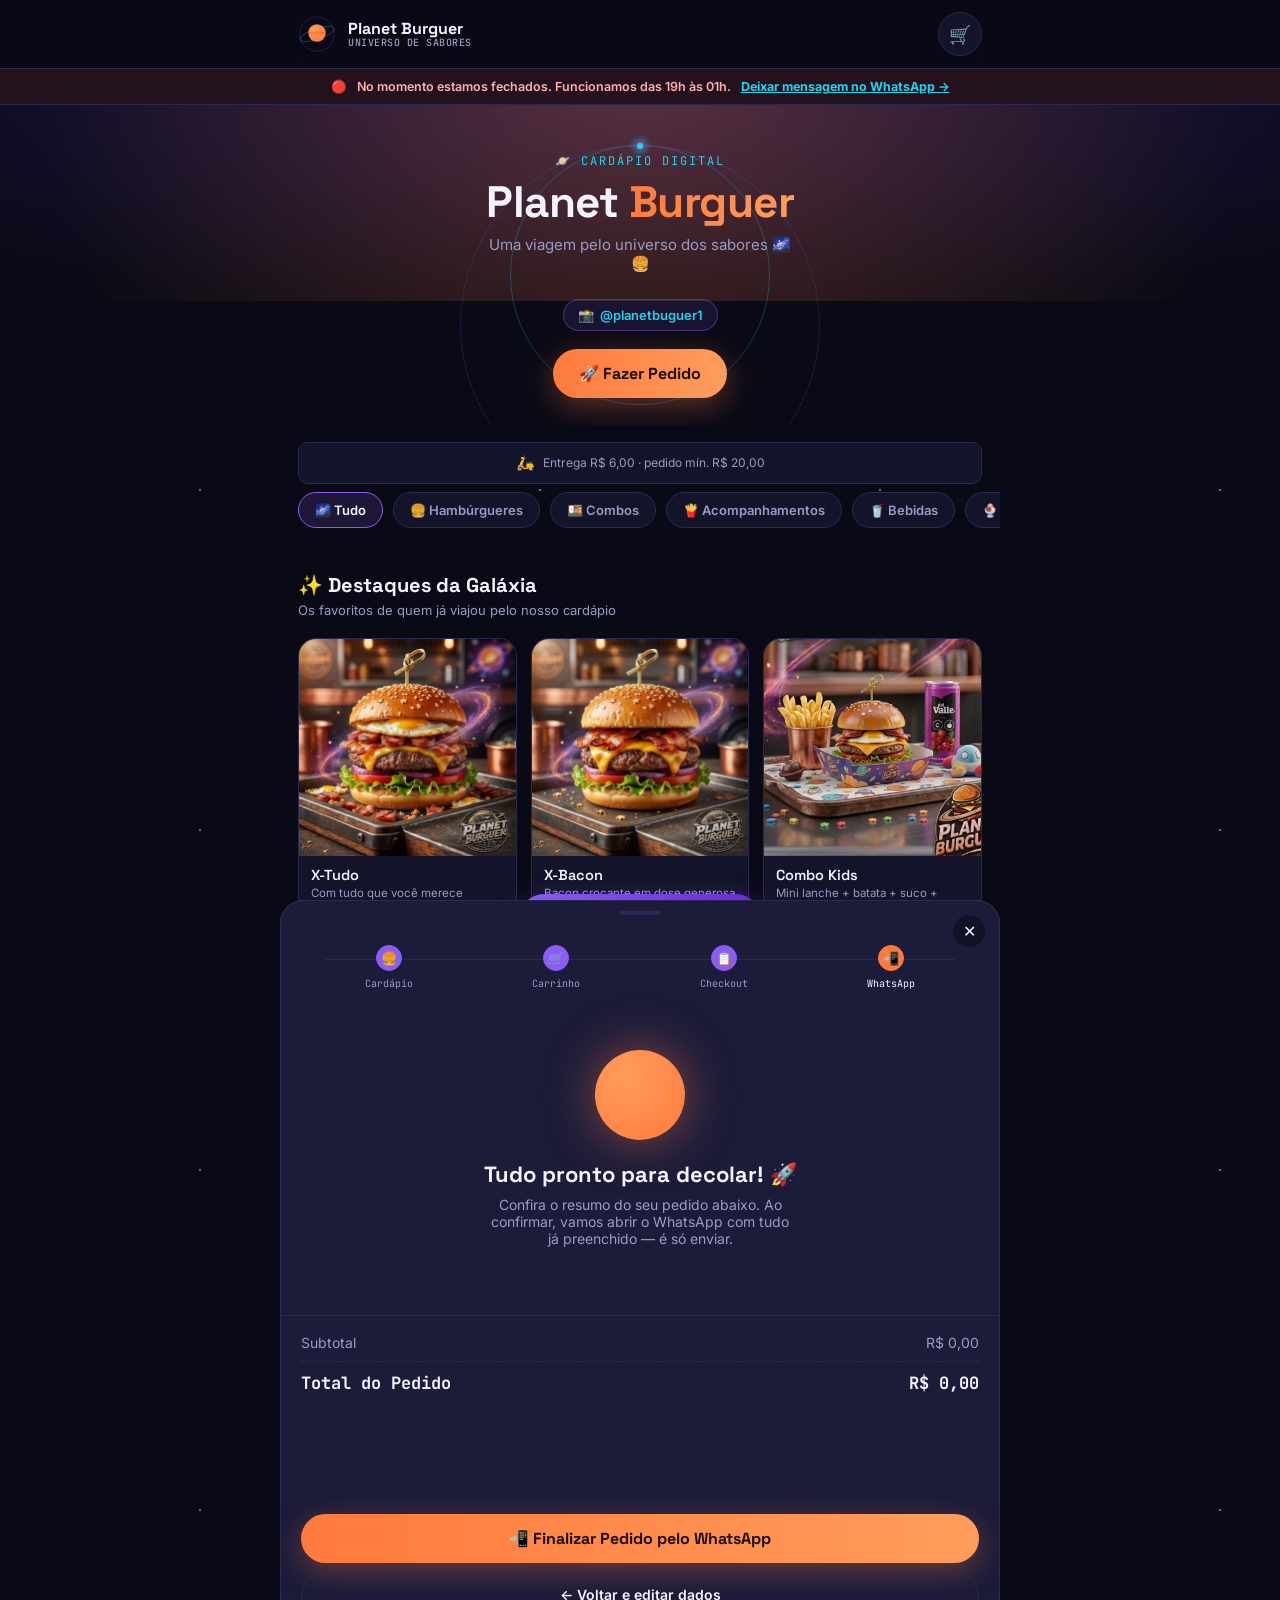
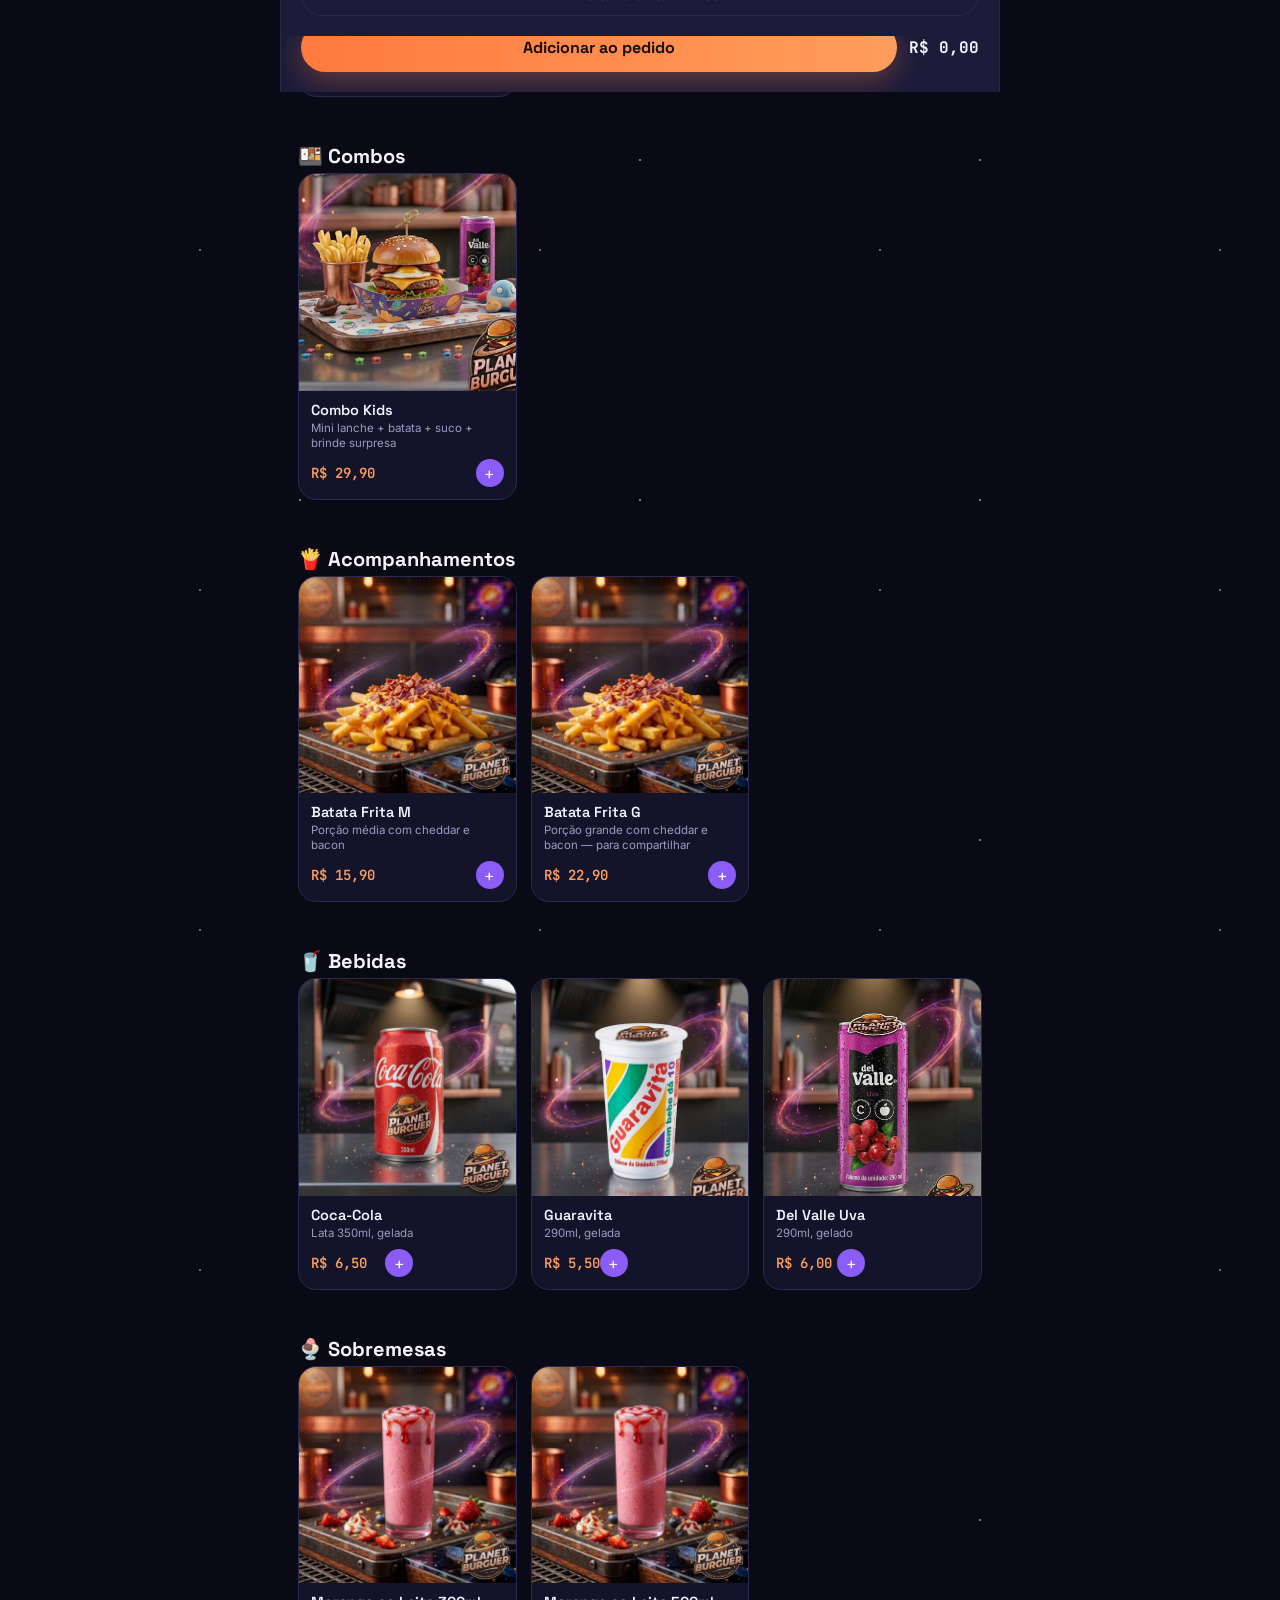
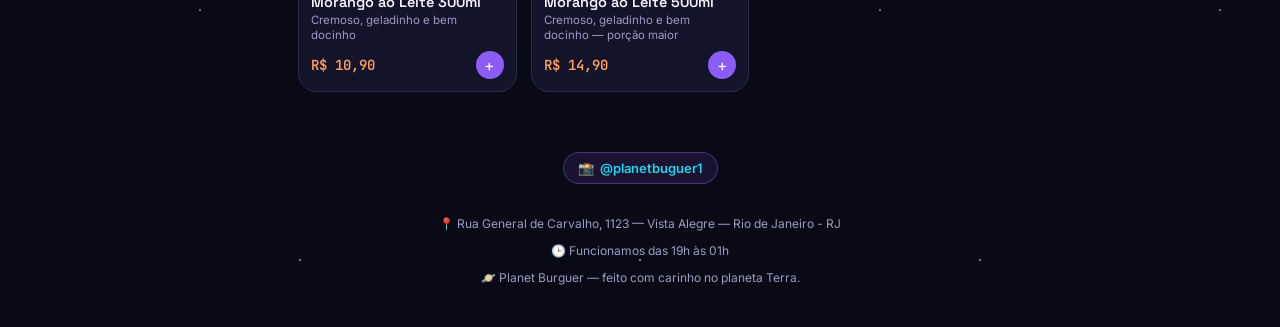
==== index.html @ c6cb0141 "Add files via upload" ====
<!DOCTYPE html>
<html lang="pt-BR">
<head>
<meta charset="UTF-8">
<meta name="viewport" content="width=device-width, initial-scale=1.0, viewport-fit=cover">
<title>Planet Burguer — Cardápio Digital</title>
<meta name="description" content="Uma viagem pelo universo dos sabores. Peça agora pelo cardápio digital Planet Burguer.">
<meta name="theme-color" content="#0A0A16">
<link rel="icon" href="images/logo.svg" type="image/svg+xml">
<link rel="stylesheet" href="css/style.css">
</head>
<body>

<div class="bg-blob b1" aria-hidden="true"></div>
<div class="bg-blob b2" aria-hidden="true"></div>
<div class="bg-blob b3" aria-hidden="true"></div>

<!-- ============ TOPO ============ -->
<header class="topbar">
  <div class="topbar-inner">
    <img src="images/logo.svg" alt="Planet Burguer" class="topbar-logo">
    <div class="topbar-title">Planet Burguer<span>UNIVERSO DE SABORES</span></div>
    <button class="cart-btn" id="openCartBtn" aria-label="Abrir carrinho">
      🛒
      <span class="cart-badge hidden" id="cartBadge">0</span>
    </button>
  </div>
</header>

<!-- ============ FAIXA DE STATUS (ABERTO/FECHADO) ============ -->
<div class="status-banner" id="statusBanner">
  <span class="status-icon" id="statusIcon">🟢</span>
  <span class="status-text" id="statusText">Estamos abertos agora!</span>
  <a class="status-wa-link hidden" id="statusWhatsappLink" href="#" target="_blank" rel="noopener">Deixar mensagem no WhatsApp →</a>
</div>

<!-- ============ TELA: CARDÁPIO (HOME) ============ -->
<main id="screenHome">
  <section class="hero">
    <div class="orbit-ring r2"></div>
    <div class="orbit-ring r1"></div>
    <p class="hero-eyebrow">🪐 Cardápio Digital</p>
    <h1>Planet <span class="accent">Burguer</span></h1>
    <p class="slogan" id="storeSlogan">Uma viagem pelo universo dos sabores 🌌🍔</p>
    <a class="instagram-pill" id="heroInstagram" href="#" target="_blank" rel="noopener">📸 <span id="heroInstagramHandle">@planetburguer</span></a>
    <br>
    <button class="btn-primary" id="heroOrderBtn">🚀 Fazer Pedido</button>
  </section>

  <div class="container">
    <section class="info-strip" id="infoStrip">
      <div class="info-chip info-chip-single"><span class="info-icon">🛵</span><span id="infoDelivery"></span></div>
    </section>

    <nav class="category-nav" id="categoryNav"></nav>

    <section class="section" id="featuredSection">
      <h2 class="section-title">✨ Destaques da Galáxia</h2>
      <p class="section-subtitle">Os favoritos de quem já viajou pelo nosso cardápio</p>
      <div class="featured-row" id="featuredRow"></div>
    </section>

    <div id="categoriesOutput"></div>
  </div>

  <footer class="site-footer">
    <a class="instagram-pill" id="footerInstagram" href="#" target="_blank" rel="noopener">📸 <span id="footerInstagramHandle">@planetburguer</span></a>
    <p id="footerAddress" style="margin-top:14px;"></p>
    <p id="footerHours"></p>
    <p>🪐 Planet Burguer — feito com carinho no planeta Terra.</p>
  </footer>
</main>

<!-- barra flutuante do carrinho -->
<div class="sticky-cart-bar">
  <div class="inner" id="stickyCartBar">
    <div class="count" id="stickyCount">0</div>
    <div class="label">Ver carrinho</div>
    <div class="total" id="stickyTotal">R$ 0,00</div>
  </div>
</div>

<!-- ============ OVERLAY (fundo escuro atrás dos painéis) ============ -->
<div class="overlay" id="overlay"></div>

<!-- ============ PAINEL: PRODUTO ============ -->
<div class="sheet" id="productSheet" role="dialog" aria-modal="true" aria-label="Detalhes do produto">
  <button class="sheet-close" id="closeProductSheet" aria-label="Fechar">✕</button>
  <div class="sheet-handle"></div>
  <div class="product-hero-img"><img id="productImg" src="" alt=""></div>
  <div class="sheet-body">
    <h2 id="productName">Nome</h2>
    <p class="subtitle" id="productSubtitle">Subtítulo</p>
    <p class="desc" id="productDesc">Descrição</p>
    <p class="ingredients"><b>Ingredientes:</b> <span id="productIngredients"></span></p>

    <span class="field-label">Quantidade</span>
    <div class="qty-control" id="productQtyControl">
      <button type="button" id="qtyMinus" aria-label="Diminuir quantidade">−</button>
      <span id="qtyValue">1</span>
      <button type="button" id="qtyPlus" aria-label="Aumentar quantidade">+</button>
    </div>

    <div id="removablesBlock">
      <span class="field-label">Retirar ingredientes (sem custo)</span>
      <div id="removablesList"></div>
    </div>

    <div id="addonsBlock">
      <span class="field-label">Adicionais</span>
      <div id="addonsList"></div>
    </div>

    <div id="comboBlock" class="hidden">
      <span class="field-label">Quer virar combo?</span>
      <div class="addon-row">
        <div class="addon-name">
          <span id="comboAddonNome">Batata frita M + refrigerante lata</span>
          <span class="addon-price" id="comboAddonPreco">+ R$ 15,90</span>
        </div>
        <button type="button" class="toggle" id="comboToggle" aria-label="Virar combo"></button>
      </div>
    </div>

    <span class="field-label">Observações</span>
    <textarea class="obs" id="productObs" placeholder="Ex: ponto da carne, sem cebola, etc."></textarea>
  </div>
  <div class="sheet-footer">
    <button class="btn-primary" id="addToCartBtn">Adicionar ao pedido</button>
    <span class="sheet-total" id="productTotal">R$ 0,00</span>
  </div>
</div>

<!-- ============ PAINEL: CARRINHO ============ -->
<div class="sheet" id="cartSheet" role="dialog" aria-modal="true" aria-label="Carrinho">
  <button class="sheet-close" id="closeCartSheet" aria-label="Fechar">✕</button>
  <div class="sheet-handle"></div>
  <div class="sheet-body" style="padding-top:6px;">
    <h2>🛒 Seu Pedido</h2>
  </div>
  <div id="cartItemsWrap">
    <div class="cart-items" id="cartItems"></div>
    <div class="empty-state hidden" id="cartEmptyState">
      <div class="icon">🪐</div>
      <p>Seu carrinho ainda está vazio.<br>Explore o cardápio e escolha seu lanche favorito!</p>
    </div>
  </div>
  <div class="cart-summary" id="cartSummary">
    <div class="summary-row"><span>Subtotal</span><span id="cartSubtotal">R$ 0,00</span></div>
    <div class="summary-row total"><span>Total</span><span id="cartTotal">R$ 0,00</span></div>
  </div>
  <p class="min-order-note hidden" id="minOrderNote"></p>
  <div class="sheet-footer">
    <button class="btn-primary" id="goToCheckoutBtn" style="width:100%;">Continuar para o Checkout →</button>
  </div>
</div>

<!-- ============ PAINEL: CHECKOUT ============ -->
<div class="sheet" id="checkoutSheet" role="dialog" aria-modal="true" aria-label="Finalizar pedido">
  <button class="sheet-close" id="closeCheckoutSheet" aria-label="Fechar">✕</button>
  <div class="sheet-handle"></div>

  <div class="orbit-stepper">
    <div class="orbit-step done"><div class="dot">🍔</div><div class="label">Cardápio</div></div>
    <div class="orbit-step done"><div class="dot">🛒</div><div class="label">Carrinho</div></div>
    <div class="orbit-step active"><div class="dot">📋</div><div class="label">Checkout</div></div>
    <div class="orbit-step"><div class="dot">📲</div><div class="label">WhatsApp</div></div>
  </div>

  <div class="sheet-body" style="padding-top:6px;">
    <h2>Finalizar Pedido</h2>

    <span class="field-label">Seu nome</span>
    <input type="text" class="text-input" id="customerName" placeholder="Digite seu nome">

    <span class="field-label">Tipo de pedido</span>
    <div class="radio-group" id="orderTypeGroup">
      <button type="button" class="radio-chip selected" data-value="retirada">🏠 Retirada</button>
      <button type="button" class="radio-chip" data-value="entrega">🛵 Entrega</button>
    </div>

    <div class="address-fields" id="addressFields">
      <input type="text" class="text-input" id="addrRua" placeholder="Endereço (rua)">
      <input type="text" class="text-input" id="addrNumero" placeholder="Número">
      <input type="text" class="text-input" id="addrComplemento" placeholder="Complemento (opcional)">
      <input type="text" class="text-input" id="addrBairro" placeholder="Bairro">
      <input type="text" class="text-input" id="addrReferencia" placeholder="Ponto de referência (opcional)">
    </div>

    <span class="field-label">Forma de pagamento</span>
    <select class="text-input" id="paymentMethod"></select>

    <span class="field-label">Observação do pedido</span>
    <textarea class="obs" id="orderObs" placeholder="Alguma observação geral sobre o pedido?"></textarea>

    <div class="cart-summary" id="checkoutSummary" style="padding:14px 0 0; margin-top:16px;">
      <div class="summary-row"><span>Subtotal</span><span id="checkoutSubtotal">R$ 0,00</span></div>
      <div class="summary-row hidden" id="checkoutDeliveryRow"><span>Taxa de entrega</span><span id="checkoutDeliveryFee">R$ 0,00</span></div>
      <div class="summary-row total"><span>Total</span><span id="checkoutTotal">R$ 0,00</span></div>
    </div>
  </div>

  <div class="sheet-footer">
    <button class="btn-primary" id="reviewOrderBtn" style="width:100%;">Revisar e Confirmar →</button>
  </div>
</div>

<!-- ============ PAINEL: CONFIRMAÇÃO ============ -->
<div class="sheet" id="confirmSheet" role="dialog" aria-modal="true" aria-label="Confirmar pedido">
  <button class="sheet-close" id="closeConfirmSheet" aria-label="Fechar">✕</button>
  <div class="sheet-handle"></div>

  <div class="orbit-stepper">
    <div class="orbit-step done"><div class="dot">🍔</div><div class="label">Cardápio</div></div>
    <div class="orbit-step done"><div class="dot">🛒</div><div class="label">Carrinho</div></div>
    <div class="orbit-step done"><div class="dot">📋</div><div class="label">Checkout</div></div>
    <div class="orbit-step active"><div class="dot">📲</div><div class="label">WhatsApp</div></div>
  </div>

  <div class="confirm-wrap">
    <div class="planet-anim"></div>
    <h2>Tudo pronto para decolar! 🚀</h2>
    <p>Confira o resumo do seu pedido abaixo. Ao confirmar, vamos abrir o WhatsApp com tudo já preenchido — é só enviar.</p>
  </div>

  <div class="cart-items" id="confirmItems" style="padding-top:0;"></div>

  <div class="cart-summary" id="confirmSummary">
    <div class="summary-row"><span>Subtotal</span><span id="confirmSubtotal">R$ 0,00</span></div>
    <div class="summary-row hidden" id="confirmDeliveryRow"><span>Taxa de entrega</span><span id="confirmDeliveryFee">R$ 0,00</span></div>
    <div class="summary-row total"><span>Total do Pedido</span><span id="confirmTotal">R$ 0,00</span></div>
  </div>

  <div class="sheet-footer" style="flex-direction:column; align-items:stretch; gap:10px;">
    <button class="btn-primary" id="sendWhatsappBtn" style="width:100%; justify-content:center;">📲 Finalizar Pedido pelo WhatsApp</button>
    <button class="btn-secondary" id="backToCheckoutBtn" style="width:100%;">← Voltar e editar dados</button>
  </div>
</div>

<div class="toast" id="toast"></div>

<script src="js/config.js"></script>
<script src="js/app.js"></script>
</body>
</html>
---- css/style.css ----
/* ============================================================
   PLANET BURGUER — DESIGN SYSTEM
   Paleta:
     --void        #0A0A16  fundo profundo do espaço
     --panel       #131329  painéis / cards
     --panel-2     #1B1B3A  painéis elevados (modais)
     --line        #2A2A50  bordas sutis
     --text        #F5F3FF  texto principal
     --muted       #9C9BC4  texto secundário
     --nebula      #8B5CF6  roxo (categorias, detalhes)
     --cyan        #22D3EE  ciano (links, foco, anéis de órbita)
     --solar       #FF7A3D  laranja "sol" (ação principal / CTA)
     --solar-2     #FF9D5C  laranja claro
   Tipografia:
     Display: "Space Grotesk"  (títulos, nomes dos planetas)
     Corpo:   "Inter"          (textos, descrições)
     Mono:    "JetBrains Mono" (preços, quantidades, "painel de bordo")
   ============================================================ */

@import url('https://fonts.googleapis.com/css2?family=Space+Grotesk:wght@500;600;700&family=Inter:wght@400;500;600&family=JetBrains+Mono:wght@500;600&display=swap');

:root {
  --void: #0A0A16;
  --panel: #131329;
  --panel-2: #1B1B3A;
  --line: #2A2A50;
  --text: #F5F3FF;
  --muted: #9C9BC4;
  --nebula: #8B5CF6;
  --cyan: #22D3EE;
  --solar: #FF7A3D;
  --solar-2: #FF9D5C;

  --radius: 18px;
  --radius-sm: 10px;
  --shadow-glow: 0 0 40px rgba(139, 92, 246, 0.18);
  --font-display: 'Space Grotesk', sans-serif;
  --font-body: 'Inter', sans-serif;
  --font-mono: 'JetBrains Mono', monospace;
}

* { box-sizing: border-box; }

html, body {
  margin: 0;
  padding: 0;
  background: var(--void);
  color: var(--text);
  font-family: var(--font-body);
  -webkit-font-smoothing: antialiased;
  scroll-behavior: smooth;
}

body {
  background-image:
    radial-gradient(1px 1px at 20px 30px, rgba(255,255,255,0.5) 50%, transparent 50%),
    radial-gradient(1px 1px at 120px 90px, rgba(255,255,255,0.35) 50%, transparent 50%),
    radial-gradient(1.5px 1.5px at 200px 150px, rgba(255,255,255,0.4) 50%, transparent 50%),
    radial-gradient(1px 1px at 60px 200px, rgba(255,255,255,0.3) 50%, transparent 50%),
    radial-gradient(1.5px 1.5px at 300px 60px, rgba(255,255,255,0.45) 50%, transparent 50%);
  background-repeat: repeat;
  background-size: 340px 340px;
  position: relative;
}

/* camada extra de estrelas cintilantes, por trás de todo o conteúdo */
body::before {
  content: "";
  position: fixed;
  inset: 0;
  z-index: -1;
  pointer-events: none;
  background-image:
    radial-gradient(1.5px 1.5px at 50px 80px, rgba(255,255,255,0.9) 50%, transparent 50%),
    radial-gradient(1px 1px at 180px 40px, rgba(255,255,255,0.7) 50%, transparent 50%),
    radial-gradient(2px 2px at 260px 220px, rgba(255,255,255,0.8) 50%, transparent 50%),
    radial-gradient(1px 1px at 320px 140px, rgba(255,255,255,0.6) 50%, transparent 50%),
    radial-gradient(1.5px 1.5px at 90px 260px, rgba(255,255,255,0.7) 50%, transparent 50%);
  background-repeat: repeat;
  background-size: 380px 380px;
  animation: twinkle 4.5s ease-in-out infinite;
}
@keyframes twinkle {
  0%, 100% { opacity: 0.25; }
  50% { opacity: 0.9; }
}

/* manchas de nebulosa flutuando atrás do conteúdo */
.bg-blob {
  position: fixed;
  border-radius: 50%;
  filter: blur(70px);
  opacity: 0.22;
  pointer-events: none;
  z-index: -1;
}
.bg-blob.b1 { width: 280px; height: 280px; background: var(--nebula); top: 8%; left: -100px; animation: driftA 22s ease-in-out infinite; }
.bg-blob.b2 { width: 240px; height: 240px; background: var(--cyan); top: 55%; right: -90px; animation: driftB 26s ease-in-out infinite; }
.bg-blob.b3 { width: 220px; height: 220px; background: var(--solar); bottom: 4%; left: 10%; opacity: 0.14; animation: driftA 30s ease-in-out infinite reverse; }
@keyframes driftA {
  0%, 100% { transform: translate(0, 0); }
  50% { transform: translate(40px, 30px); }
}
@keyframes driftB {
  0%, 100% { transform: translate(0, 0); }
  50% { transform: translate(-30px, -40px); }
}

img { max-width: 100%; display: block; }
button { font-family: inherit; cursor: pointer; }
a { color: inherit; }

::selection { background: var(--nebula); color: white; }

/* Focus visibility (accessibility) */
:focus-visible {
  outline: 2px solid var(--cyan);
  outline-offset: 2px;
}

@media (prefers-reduced-motion: reduce) {
  *, *::before, *::after {
    animation-duration: 0.001ms !important;
    animation-iteration-count: 1 !important;
    transition-duration: 0.001ms !important;
    scroll-behavior: auto !important;
  }
}

.container {
  max-width: 480px;
  margin: 0 auto;
  padding: 0 18px;
  position: relative;
}

@media (min-width: 900px) {
  .container { max-width: 720px; }
}

/* ---------------- TOP BAR ---------------- */
.topbar {
  position: sticky;
  top: 0;
  z-index: 40;
  background: rgba(10, 10, 22, 0.85);
  backdrop-filter: blur(10px);
  border-bottom: 1px solid var(--line);
}

.topbar-inner {
  display: flex;
  align-items: center;
  gap: 12px;
  padding: 12px 18px;
  max-width: 480px;
  margin: 0 auto;
}

@media (min-width: 900px) { .topbar-inner { max-width: 720px; } }

.topbar-logo { width: 38px; height: 38px; flex-shrink: 0; }

.topbar-title {
  font-family: var(--font-display);
  font-weight: 700;
  font-size: 16px;
  line-height: 1.1;
}

.topbar-title span {
  display: block;
  font-family: var(--font-mono);
  font-size: 10px;
  color: var(--muted);
  font-weight: 500;
  letter-spacing: 0.5px;
}

.cart-btn {
  margin-left: auto;
  position: relative;
  background: var(--panel);
  border: 1px solid var(--line);
  color: var(--text);
  border-radius: 999px;
  width: 44px;
  height: 44px;
  display: flex;
  align-items: center;
  justify-content: center;
  font-size: 18px;
  transition: border-color 0.2s ease, transform 0.15s ease;
}
.cart-btn:active { transform: scale(0.94); }
.cart-btn:hover { border-color: var(--nebula); }

.cart-badge {
  position: absolute;
  top: -4px;
  right: -4px;
  background: var(--solar);
  color: var(--void);
  font-family: var(--font-mono);
  font-weight: 600;
  font-size: 11px;
  min-width: 18px;
  height: 18px;
  border-radius: 999px;
  display: flex;
  align-items: center;
  justify-content: center;
  padding: 0 4px;
}

/* ---------------- HERO ---------------- */
.hero {
  position: relative;
  overflow: hidden;
  border-radius: 0 0 28px 28px;
  padding: 36px 18px 28px;
  background: radial-gradient(120% 100% at 50% 0%, #1a1440 0%, var(--void) 65%);
  text-align: center;
  isolation: isolate;
}

.hero::before {
  content: "";
  position: absolute;
  inset: -20% -20% auto -20%;
  height: 260px;
  background: radial-gradient(circle at 50% 0%, rgba(255,122,61,0.28), transparent 65%);
  z-index: -1;
  pointer-events: none;
}

/* estrela cadente cruzando o hero periodicamente */
.hero::after {
  content: "";
  position: absolute;
  top: 18%;
  left: -5%;
  width: 3px;
  height: 3px;
  background: white;
  border-radius: 50%;
  box-shadow: 0 0 6px 2px rgba(255,255,255,0.9);
  animation: shootingStar 8s linear infinite;
  animation-delay: 2s;
  opacity: 0;
  pointer-events: none;
}
@keyframes shootingStar {
  0% { transform: translate(0, 0) scale(0.4); opacity: 0; }
  4% { opacity: 1; }
  22% { transform: translate(320px, 150px) scale(1); opacity: 0; }
  100% { opacity: 0; }
}

.hero-eyebrow {
  font-family: var(--font-mono);
  font-size: 12px;
  letter-spacing: 2px;
  color: var(--cyan);
  text-transform: uppercase;
  margin-bottom: 10px;
}

.hero h1 {
  font-family: var(--font-display);
  font-size: clamp(30px, 8vw, 44px);
  line-height: 1.05;
  margin: 0 0 10px;
  letter-spacing: -0.5px;
}

.hero h1 .accent {
  background: linear-gradient(90deg, var(--solar), var(--solar-2));
  -webkit-background-clip: text;
  background-clip: text;
  color: transparent;
}

.hero p.slogan {
  color: var(--muted);
  font-size: 15px;
  max-width: 320px;
  margin: 0 auto 22px;
}

.btn-primary {
  display: inline-flex;
  align-items: center;
  gap: 8px;
  background: linear-gradient(90deg, var(--solar), var(--solar-2));
  color: #1a0d02;
  font-family: var(--font-display);
  font-weight: 700;
  font-size: 16px;
  padding: 14px 26px;
  border: none;
  border-radius: 999px;
  box-shadow: 0 8px 30px rgba(255, 122, 61, 0.35);
  transition: transform 0.15s ease, box-shadow 0.2s ease;
}
.btn-primary:hover { transform: translateY(-2px); box-shadow: 0 12px 34px rgba(255,122,61,0.45); }
.btn-primary:active { transform: translateY(0) scale(0.98); }

.btn-secondary {
  background: transparent;
  border: 1px solid var(--line);
  color: var(--text);
  border-radius: 999px;
  padding: 12px 20px;
  font-weight: 600;
  font-size: 14px;
}
.btn-secondary:hover { border-color: var(--nebula); }

.instagram-pill {
  display: inline-flex;
  align-items: center;
  gap: 6px;
  background: rgba(139, 92, 246, 0.12);
  border: 1px solid rgba(139, 92, 246, 0.4);
  color: var(--cyan);
  font-size: 13px;
  font-weight: 600;
  padding: 7px 14px;
  border-radius: 999px;
  text-decoration: none;
  margin-top: 4px;
  margin-bottom: 18px;
}
.instagram-pill:hover { border-color: var(--cyan); }

/* ---------------- FAIXA DE INFORMAÇÕES (horário, endereço, entrega) ---------------- */
.info-strip {
  display: flex;
  flex-wrap: wrap;
  gap: 8px;
  padding: 16px 0 4px;
}
.info-chip {
  flex: 1;
  min-width: 140px;
  display: flex;
  align-items: center;
  gap: 8px;
  background: var(--panel);
  border: 1px solid var(--line);
  border-radius: var(--radius-sm);
  padding: 10px 12px;
  font-size: 12px;
  color: var(--muted);
  line-height: 1.35;
}
.info-chip .info-icon { font-size: 15px; flex-shrink: 0; }
.info-chip-single { justify-content: center; text-align: center; }

/* ---------------- FAIXA DE ABERTO/FECHADO ---------------- */
.status-banner {
  display: flex;
  align-items: center;
  justify-content: center;
  gap: 10px;
  flex-wrap: wrap;
  text-align: center;
  padding: 10px 18px;
  font-size: 12.5px;
  font-weight: 600;
  border-bottom: 1px solid var(--line);
}
.status-banner.is-open {
  background: rgba(74, 222, 128, 0.08);
  color: #86efac;
}
.status-banner.is-closed {
  background: rgba(255, 90, 90, 0.1);
  color: #ffb0b0;
}
.status-wa-link {
  color: var(--cyan);
  text-decoration: underline;
  font-weight: 700;
  white-space: nowrap;
}

/* orbit ring decoration in hero */
.orbit-ring {
  position: absolute;
  border: 1px solid rgba(34, 211, 238, 0.25);
  border-radius: 50%;
  left: 50%;
  top: 40px;
  pointer-events: none;
}
.orbit-ring.r1 { width: 260px; height: 260px; margin-left: -130px; animation: spin 26s linear infinite; }
.orbit-ring.r2 { width: 360px; height: 360px; margin-left: -180px; border-color: rgba(139,92,246,0.18); animation: spin 42s linear infinite reverse; }

.orbit-ring::after {
  content: "";
  position: absolute;
  top: -3px;
  left: 50%;
  width: 6px;
  height: 6px;
  margin-left: -3px;
  border-radius: 50%;
}
.orbit-ring.r1::after { background: var(--cyan); box-shadow: 0 0 8px 2px rgba(34,211,238,0.7); }
.orbit-ring.r2::after { background: var(--nebula); width: 5px; height: 5px; margin-left: -2.5px; box-shadow: 0 0 8px 2px rgba(139,92,246,0.7); }

@keyframes spin {
  from { transform: rotate(0deg); }
  to { transform: rotate(360deg); }
}

/* ---------------- SECTION HEADERS ---------------- */
.section { padding: 30px 0 6px; }
.section-title {
  font-family: var(--font-display);
  font-size: 20px;
  font-weight: 700;
  margin: 0 0 4px;
}
.section-subtitle {
  color: var(--muted);
  font-size: 13px;
  margin: 0 0 16px;
}

/* ---------------- CATEGORY NAV (orbit chips) ---------------- */
.category-nav {
  display: flex;
  gap: 10px;
  overflow-x: auto;
  padding: 4px 18px 14px;
  margin: 0 -18px;
  scrollbar-width: none;
}
.category-nav::-webkit-scrollbar { display: none; }

.category-chip {
  flex-shrink: 0;
  display: flex;
  align-items: center;
  gap: 6px;
  background: var(--panel);
  border: 1px solid var(--line);
  color: var(--muted);
  padding: 9px 16px;
  border-radius: 999px;
  font-size: 13px;
  font-weight: 600;
  white-space: nowrap;
  transition: all 0.2s ease;
}
.category-chip.active {
  background: rgba(139, 92, 246, 0.15);
  border-color: var(--nebula);
  color: var(--text);
}

/* ---------------- PRODUCT GRID / CARDS ---------------- */
.product-grid {
  display: grid;
  grid-template-columns: 1fr 1fr;
  gap: 14px;
  padding-bottom: 10px;
}
@media (min-width: 640px) {
  .product-grid { grid-template-columns: repeat(3, 1fr); }
}

.featured-row {
  display: flex;
  gap: 14px;
  overflow-x: auto;
  padding: 4px 18px 14px;
  margin: 0 -18px;
  scrollbar-width: none;
}
.featured-row::-webkit-scrollbar { display: none; }
.featured-row .product-card { min-width: 190px; }

.product-card {
  background: var(--panel);
  border: 1px solid var(--line);
  border-radius: var(--radius);
  overflow: hidden;
  text-align: left;
  color: var(--text);
  display: flex;
  flex-direction: column;
  transition: transform 0.15s ease, border-color 0.2s ease;
  padding: 0;
}
.product-card:hover { transform: translateY(-3px); border-color: var(--nebula); }
.product-card:active { transform: translateY(0) scale(0.98); }

.product-card .thumb {
  width: 100%;
  aspect-ratio: 1 / 1;
  background: var(--void);
  overflow: hidden;
}
.product-card .thumb img { width: 100%; height: 100%; object-fit: cover; }

.product-card .info { padding: 10px 12px 12px; flex: 1; display: flex; flex-direction: column; }
.product-card .name { font-family: var(--font-display); font-weight: 600; font-size: 14.5px; margin: 0 0 2px; }
.product-card .subtitle { color: var(--muted); font-size: 11.5px; margin: 0 0 8px; line-height: 1.3; }
.product-card .price-row {
  margin-top: auto;
  display: flex;
  align-items: center;
  justify-content: space-between;
}
.price {
  font-family: var(--font-mono);
  font-weight: 600;
  color: var(--solar-2);
  font-size: 14px;
}
.add-mini {
  background: var(--nebula);
  color: white;
  border: none;
  border-radius: 999px;
  width: 28px;
  height: 28px;
  font-size: 16px;
  line-height: 1;
  display: flex;
  align-items: center;
  justify-content: center;
}

/* ---------------- MODAL / DRAWERS ---------------- */
.overlay {
  position: fixed;
  inset: 0;
  background: rgba(5,5,10,0.7);
  backdrop-filter: blur(2px);
  z-index: 90;
  opacity: 0;
  pointer-events: none;
  transition: opacity 0.2s ease;
}
.overlay.open { opacity: 1; pointer-events: auto; }

.sheet {
  position: fixed;
  left: 0; right: 0; bottom: 0;
  max-width: 480px;
  margin: 0 auto;
  background: var(--panel-2);
  border-radius: 24px 24px 0 0;
  border: 1px solid var(--line);
  border-bottom: none;
  max-height: 88vh;
  overflow-y: auto;
  z-index: 91;
  transform: translateY(100%);
  transition: transform 0.28s cubic-bezier(.22,.9,.32,1);
  padding-bottom: env(safe-area-inset-bottom, 16px);
}
@media (min-width: 900px) { .sheet { max-width: 720px; } }
.sheet.open { transform: translateY(0); }

.sheet-handle {
  width: 42px;
  height: 4px;
  background: var(--line);
  border-radius: 999px;
  margin: 10px auto;
}

.sheet-close {
  position: absolute;
  top: 14px;
  right: 14px;
  background: rgba(0,0,0,0.35);
  border: none;
  color: var(--text);
  width: 32px;
  height: 32px;
  border-radius: 999px;
  font-size: 16px;
  z-index: 2;
}

/* Product sheet */
.product-hero-img {
  width: 100%;
  aspect-ratio: 4/3;
  background: var(--void);
  overflow: hidden;
}
.product-hero-img img { width: 100%; height: 100%; object-fit: cover; }

.sheet-body { padding: 18px 20px 22px; }
.sheet-body h2 { font-family: var(--font-display); font-size: 22px; margin: 0 0 4px; }
.sheet-body .subtitle { color: var(--cyan); font-size: 13px; margin: 0 0 12px; }
.sheet-body .desc { color: var(--muted); font-size: 14px; line-height: 1.5; margin: 0 0 10px; }
.sheet-body .ingredients { font-size: 12.5px; color: var(--muted); background: var(--panel); border: 1px solid var(--line); border-radius: var(--radius-sm); padding: 10px 12px; margin-bottom: 16px; }
.sheet-body .ingredients b { color: var(--text); }

.field-label {
  font-family: var(--font-mono);
  font-size: 11px;
  letter-spacing: 1px;
  text-transform: uppercase;
  color: var(--muted);
  margin: 18px 0 8px;
  display: block;
}

.qty-control {
  display: flex;
  align-items: center;
  gap: 14px;
  background: var(--panel);
  border: 1px solid var(--line);
  border-radius: 999px;
  padding: 6px;
  width: fit-content;
}
.qty-control button {
  width: 34px; height: 34px;
  border-radius: 999px;
  border: none;
  background: var(--nebula);
  color: white;
  font-size: 18px;
}
.qty-control span { font-family: var(--font-mono); font-weight: 600; min-width: 20px; text-align: center; }

.addon-row, .removable-row {
  display: flex;
  align-items: center;
  justify-content: space-between;
  padding: 10px 0;
  border-bottom: 1px solid var(--line);
  font-size: 14px;
}
.addon-row:last-child, .removable-row:last-child { border-bottom: none; }
.addon-name { display: flex; flex-direction: column; }
.addon-price { color: var(--muted); font-family: var(--font-mono); font-size: 12px; }

.toggle {
  width: 42px; height: 24px;
  background: var(--line);
  border-radius: 999px;
  position: relative;
  border: none;
  flex-shrink: 0;
}
.toggle::after {
  content: "";
  position: absolute;
  top: 3px; left: 3px;
  width: 18px; height: 18px;
  background: var(--muted);
  border-radius: 50%;
  transition: transform 0.18s ease, background 0.18s ease;
}
.toggle.on { background: rgba(139,92,246,0.35); }
.toggle.on::after { transform: translateX(18px); background: var(--nebula); }

textarea.obs {
  width: 100%;
  background: var(--panel);
  border: 1px solid var(--line);
  border-radius: var(--radius-sm);
  color: var(--text);
  padding: 10px 12px;
  font-family: var(--font-body);
  font-size: 13.5px;
  resize: vertical;
  min-height: 60px;
}
textarea.obs::placeholder { color: var(--muted); }

input.text-input, select.text-input {
  width: 100%;
  background: var(--panel);
  border: 1px solid var(--line);
  border-radius: var(--radius-sm);
  color: var(--text);
  padding: 12px 14px;
  font-family: var(--font-body);
  font-size: 14px;
  margin-bottom: 12px;
}
input.text-input::placeholder { color: var(--muted); }
input.text-input:focus, select.text-input:focus, textarea.obs:focus { border-color: var(--cyan); }

.sheet-footer {
  position: sticky;
  bottom: 0;
  background: linear-gradient(0deg, var(--panel-2) 60%, transparent);
  padding: 16px 20px 20px;
  display: flex;
  align-items: center;
  gap: 12px;
}
.sheet-footer .btn-primary { flex: 1; justify-content: center; }
.sheet-total { font-family: var(--font-mono); font-weight: 700; font-size: 16px; white-space: nowrap; }

/* ---------------- CART ---------------- */
.cart-items { padding: 6px 20px 4px; }
.cart-item {
  display: flex;
  gap: 12px;
  padding: 14px 0;
  border-bottom: 1px solid var(--line);
}
.cart-item .thumb-sm {
  width: 56px; height: 56px;
  border-radius: 12px;
  overflow: hidden;
  background: var(--void);
  flex-shrink: 0;
}
.cart-item .thumb-sm img { width: 100%; height: 100%; object-fit: cover; }
.cart-item .details { flex: 1; min-width: 0; }
.cart-item .name { font-weight: 600; font-size: 14px; margin: 0 0 2px; }
.cart-item .extras { color: var(--muted); font-size: 11.5px; line-height: 1.4; margin: 0 0 6px; }
.cart-item .row-bottom { display: flex; align-items: center; justify-content: space-between; }
.cart-item .remove-btn { background: none; border: none; color: var(--muted); font-size: 12px; text-decoration: underline; padding: 0; }
.qty-control.sm button { width: 26px; height: 26px; font-size: 14px; }
.qty-control.sm { padding: 3px; gap: 10px; }

.empty-state {
  text-align: center;
  padding: 60px 20px;
  color: var(--muted);
}
.empty-state .icon { font-size: 44px; margin-bottom: 14px; }

.cart-summary {
  padding: 14px 20px 4px;
  border-top: 1px solid var(--line);
  margin-top: 8px;
}
#confirmSummary { padding-bottom: 100px; }
.summary-row { display: flex; justify-content: space-between; font-size: 14px; padding: 4px 0; color: var(--muted); }
.summary-row.total { color: var(--text); font-weight: 700; font-size: 17px; font-family: var(--font-mono); padding-top: 10px; border-top: 1px dashed var(--line); margin-top: 6px; }

.min-order-note {
  margin: 0 20px 10px;
  background: rgba(255, 122, 61, 0.1);
  border: 1px solid rgba(255, 122, 61, 0.35);
  color: var(--solar-2);
  font-size: 12.5px;
  font-weight: 600;
  padding: 10px 14px;
  border-radius: var(--radius-sm);
  text-align: center;
}

/* ---------------- ORBIT STEPPER (checkout progress) ---------------- */
.orbit-stepper {
  display: flex;
  align-items: center;
  justify-content: space-between;
  padding: 20px 24px 10px;
  position: relative;
}
.orbit-stepper::before {
  content: "";
  position: absolute;
  left: 44px; right: 44px; top: 34px;
  height: 1px;
  background: var(--line);
  z-index: 0;
}
.orbit-step {
  position: relative;
  z-index: 1;
  display: flex;
  flex-direction: column;
  align-items: center;
  gap: 6px;
  flex: 1;
}
.orbit-step .dot {
  width: 26px; height: 26px;
  border-radius: 50%;
  background: var(--panel);
  border: 1.5px solid var(--line);
  display: flex; align-items: center; justify-content: center;
  font-size: 13px;
}
.orbit-step.active .dot { border-color: var(--solar); background: var(--solar); }
.orbit-step.done .dot { border-color: var(--nebula); background: var(--nebula); }
.orbit-step .label { font-size: 10px; color: var(--muted); font-family: var(--font-mono); text-align: center; }
.orbit-step.active .label { color: var(--text); }

/* ---------------- CHECKOUT ---------------- */
.checkout-section { padding: 8px 20px 4px; }
.radio-group { display: flex; gap: 10px; margin-bottom: 14px; }
.radio-chip {
  flex: 1;
  text-align: center;
  padding: 12px 8px;
  border-radius: var(--radius-sm);
  border: 1px solid var(--line);
  background: var(--panel);
  font-size: 13px;
  font-weight: 600;
  color: var(--muted);
}
.radio-chip.selected { border-color: var(--solar); color: var(--text); background: rgba(255,122,61,0.1); }

.address-fields { display: none; }
.address-fields.show { display: block; }

/* ---------------- CONFIRMATION ---------------- */
.confirm-wrap {
  text-align: center;
  padding: 50px 24px 30px;
}
.confirm-wrap .planet-anim {
  width: 90px; height: 90px;
  margin: 0 auto 20px;
  border-radius: 50%;
  background: radial-gradient(circle at 35% 30%, var(--solar-2), var(--solar));
  box-shadow: 0 0 50px rgba(255,122,61,0.5);
  animation: floaty 3s ease-in-out infinite;
}
@keyframes floaty {
  0%, 100% { transform: translateY(0); }
  50% { transform: translateY(-10px); }
}
.confirm-wrap h2 { font-family: var(--font-display); font-size: 22px; margin: 0 0 8px; }
.confirm-wrap p { color: var(--muted); font-size: 14px; max-width: 300px; margin: 0 auto 26px; }

/* ---------------- FOOTER ---------------- */
.site-footer {
  text-align: center;
  padding: 40px 20px 30px;
  color: var(--muted);
  font-size: 12px;
}

/* Toast for input errors */
.toast {
  position: fixed;
  bottom: 20px;
  left: 50%;
  transform: translateX(-50%) translateY(20px);
  background: var(--panel-2);
  border: 1px solid var(--nebula);
  color: var(--text);
  padding: 12px 18px;
  border-radius: 999px;
  font-size: 13px;
  font-weight: 600;
  z-index: 150;
  opacity: 0;
  transition: all 0.25s ease;
  pointer-events: none;
  max-width: 90%;
  text-align: center;
  box-shadow: 0 8px 24px rgba(0,0,0,0.4);
}
.toast.show { opacity: 1; transform: translateX(-50%) translateY(0); }
.toast.error { background: #3a1414; border-color: #a33; color: #ffd4d4; }

/* sticky bottom bar shown when cart has items, on home screen */
.sticky-cart-bar {
  position: fixed;
  left: 0; right: 0; bottom: 16px;
  display: flex;
  justify-content: center;
  z-index: 45;
  pointer-events: none;
}
.sticky-cart-bar .inner {
  pointer-events: auto;
  display: flex;
  align-items: center;
  gap: 12px;
  background: linear-gradient(90deg, var(--nebula), #6d28d9);
  padding: 12px 18px;
  border-radius: 999px;
  box-shadow: 0 10px 30px rgba(139,92,246,0.4);
  max-width: 90%;
  transform: translateY(120%);
  transition: transform 0.25s ease;
}
.sticky-cart-bar .inner.show { transform: translateY(0); }
.sticky-cart-bar .count { background: rgba(255,255,255,0.2); border-radius: 999px; width: 26px; height: 26px; display:flex; align-items:center; justify-content:center; font-family: var(--font-mono); font-size: 12px; font-weight: 700; }
.sticky-cart-bar .label { font-weight: 600; font-size: 14px; flex: 1; }
.sticky-cart-bar .total { font-family: var(--font-mono); font-weight: 700; }

.hidden { display: none !important; }
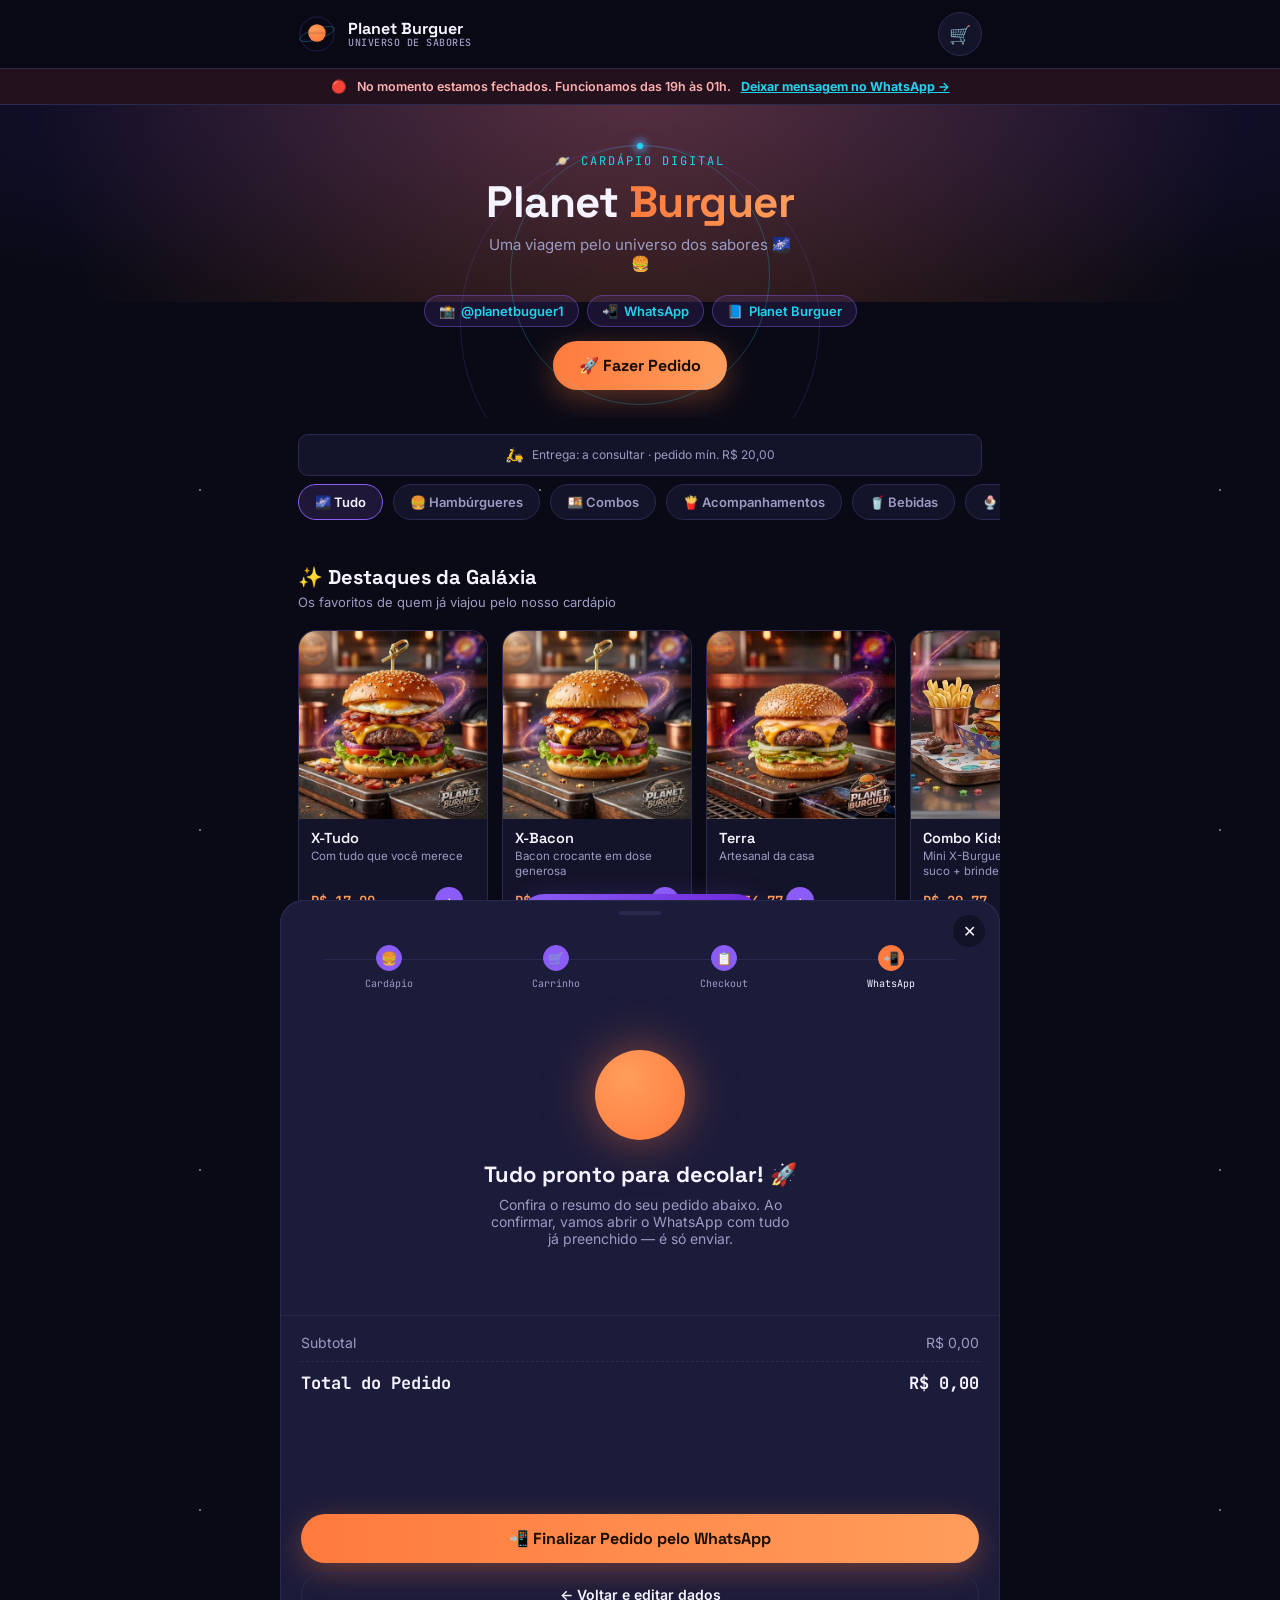
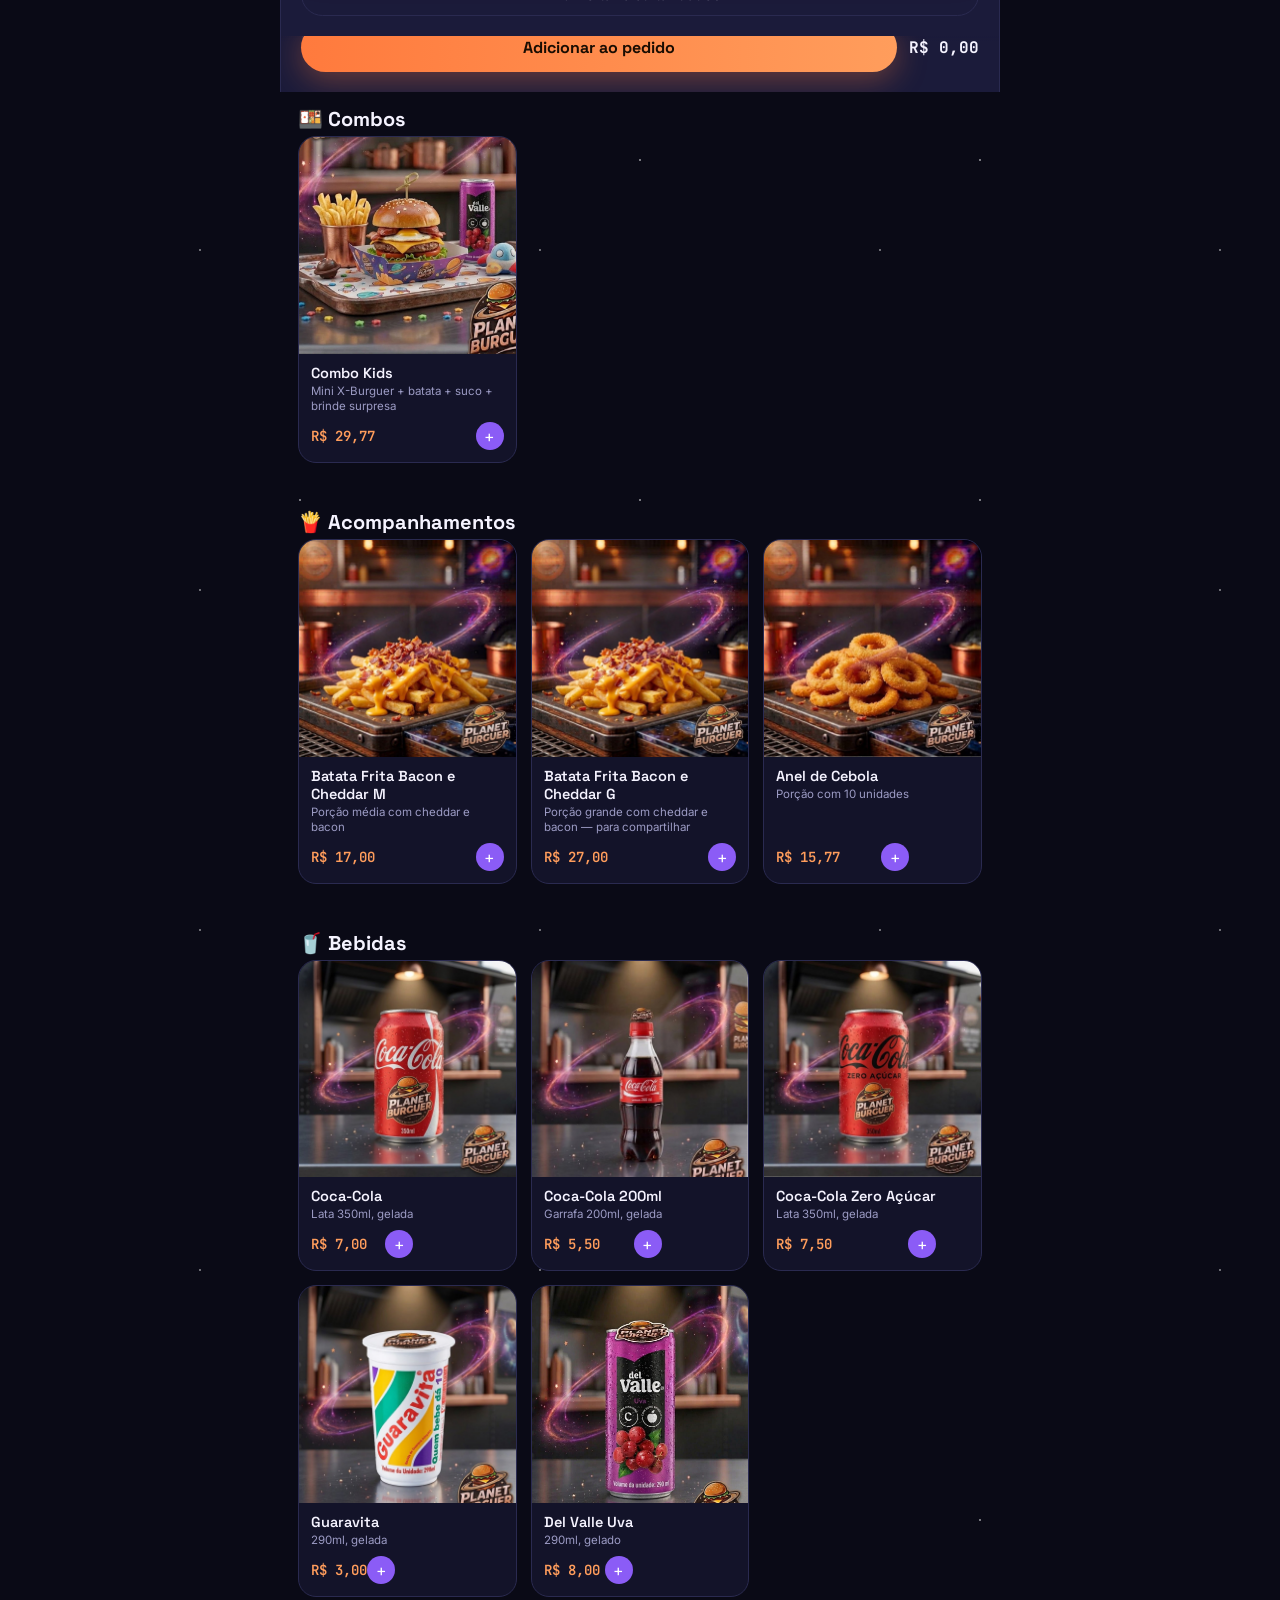
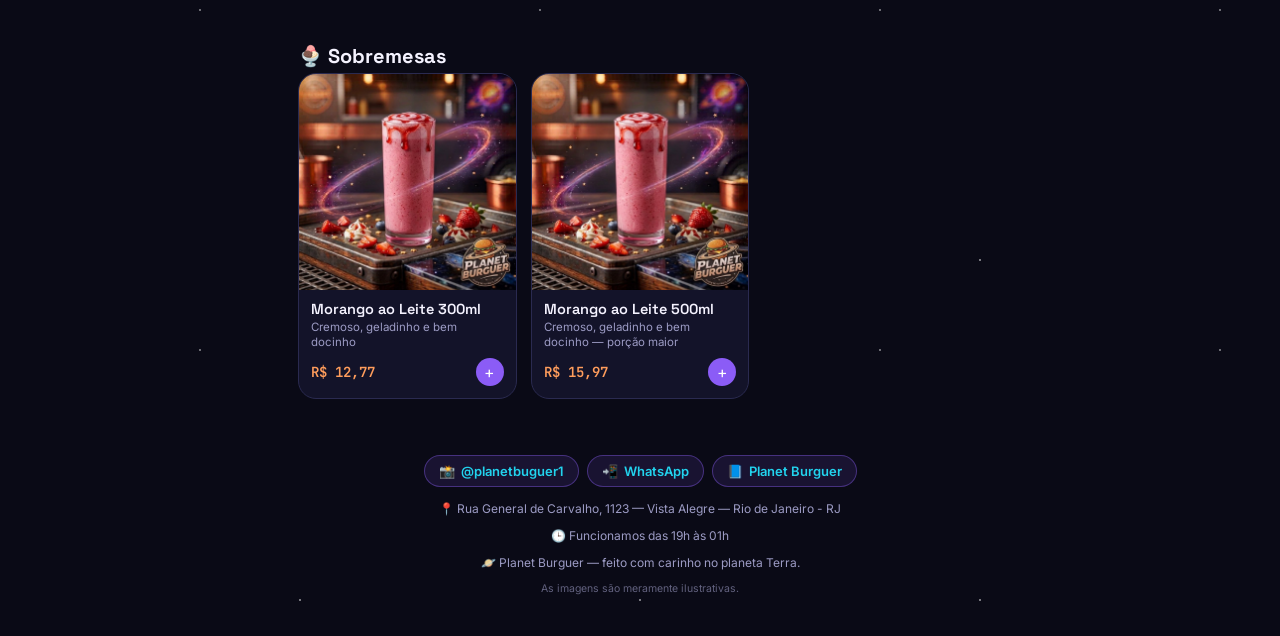
==== commit 75949bd7: "Add files via upload" ====
--- a/index.html
+++ b/index.html
@@ -42,8 +42,11 @@
     <p class="hero-eyebrow">🪐 Cardápio Digital</p>
     <h1>Planet <span class="accent">Burguer</span></h1>
     <p class="slogan" id="storeSlogan">Uma viagem pelo universo dos sabores 🌌🍔</p>
-    <a class="instagram-pill" id="heroInstagram" href="#" target="_blank" rel="noopener">📸 <span id="heroInstagramHandle">@planetburguer</span></a>
-    <br>
+    <div class="social-pills">
+      <a class="instagram-pill" id="heroInstagram" href="#" target="_blank" rel="noopener">📸 <span id="heroInstagramHandle">@planetburguer</span></a>
+      <a class="instagram-pill" id="heroWhatsapp" href="#" target="_blank" rel="noopener">📲 <span id="heroWhatsappLabel">WhatsApp</span></a>
+      <a class="instagram-pill" id="heroFacebook" href="#" target="_blank" rel="noopener">📘 <span id="heroFacebookLabel">Facebook</span></a>
+    </div>
     <button class="btn-primary" id="heroOrderBtn">🚀 Fazer Pedido</button>
   </section>
 
@@ -64,10 +67,15 @@
   </div>
 
   <footer class="site-footer">
-    <a class="instagram-pill" id="footerInstagram" href="#" target="_blank" rel="noopener">📸 <span id="footerInstagramHandle">@planetburguer</span></a>
+    <div class="social-pills">
+      <a class="instagram-pill" id="footerInstagram" href="#" target="_blank" rel="noopener">📸 <span id="footerInstagramHandle">@planetburguer</span></a>
+      <a class="instagram-pill" id="footerWhatsapp" href="#" target="_blank" rel="noopener">📲 <span id="footerWhatsappLabel">WhatsApp</span></a>
+      <a class="instagram-pill" id="footerFacebook" href="#" target="_blank" rel="noopener">📘 <span id="footerFacebookLabel">Facebook</span></a>
+    </div>
     <p id="footerAddress" style="margin-top:14px;"></p>
     <p id="footerHours"></p>
     <p>🪐 Planet Burguer — feito com carinho no planeta Terra.</p>
+    <p class="disclaimer-text">As imagens são meramente ilustrativas.</p>
   </footer>
 </main>
 
--- a/css/style.css
+++ b/css/style.css
@@ -317,6 +317,14 @@
 }
 .btn-secondary:hover { border-color: var(--nebula); }
 
+.social-pills {
+  display: flex;
+  flex-wrap: wrap;
+  justify-content: center;
+  gap: 8px;
+  margin-bottom: 14px;
+}
+
 .instagram-pill {
   display: inline-flex;
   align-items: center;
@@ -329,8 +337,6 @@
   padding: 7px 14px;
   border-radius: 999px;
   text-decoration: none;
-  margin-top: 4px;
-  margin-bottom: 18px;
 }
 .instagram-pill:hover { border-color: var(--cyan); }
 
@@ -844,6 +850,11 @@
   color: var(--muted);
   font-size: 12px;
 }
+.disclaimer-text {
+  opacity: 0.6;
+  font-size: 10.5px;
+  margin-top: 10px !important;
+}
 
 /* Toast for input errors */
 .toast {
